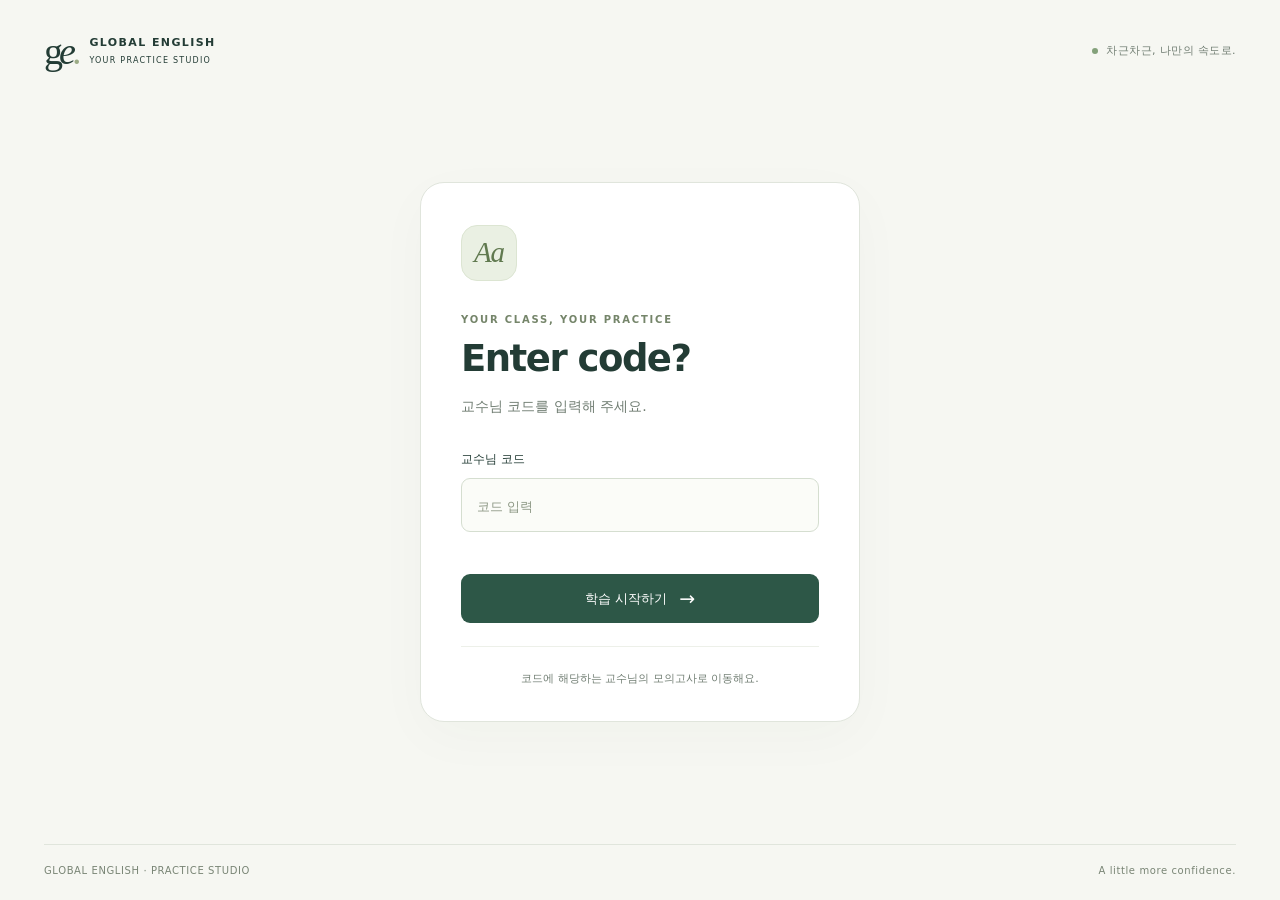
==== study.html @ 7db8d31d "Add YJY passage memorization with bilingual sentence and paragraph practice" ====
<!doctype html>
<html lang="ko">
<head>
  <meta charset="utf-8">
  <meta name="viewport" content="width=device-width, initial-scale=1">
  <meta name="theme-color" content="#274b40">
  <meta name="description" content="Global English II 중간시험 대비. 리딩·리스닝 10회분과 스피킹 연습.">
  <title>Global English · 모의고사</title>
  <link rel="icon" href="assets/favicon.svg" type="image/svg+xml">
  <link rel="stylesheet" href="styles.css">
</head>
<body>
  <a class="skip" href="#main">본문으로 이동</a>
  <div class="app-shell">
    <aside class="sidebar" aria-label="주 메뉴">
      <a class="brand" href="#home" aria-label="Global English 첫 화면">
        <span class="brand-icon" aria-hidden="true">g<span>e</span><i>.</i></span>
        <span>GLOBAL ENGLISH<small>YOUR PRACTICE STUDIO</small></span>
      </a>
      <div class="semester"><span class="status-dot"></span> <span id="semester-label">GLOBAL ENGLISH</span></div>
      <nav id="nav">
        <a href="#home" data-view="home"><span aria-hidden="true">▦</span> 모의고사 <b id="set-count">—</b></a>
        <a href="#memorize" data-view="memorize" hidden><span aria-hidden="true">Aa</span> 본문 암기</a>
        <a href="#wrong" data-view="wrong"><span aria-hidden="true">↺</span> 오답 노트 <b id="wrong-count">0</b></a>
        <a href="#speaking" data-view="speaking"><span aria-hidden="true">◉</span> 스피킹 연습</a>
        <a href="#guide" data-view="guide"><span aria-hidden="true">☷</span> 학습 안내</a>
      </nav>
      <div class="sidebar-note"><div class="mini-book" aria-hidden="true">Aa</div><strong>A little practice,<br>a little more confidence.</strong><p>한 회씩 풀고, 틀린 이유를 알아가요.</p></div>
      <div class="sidebar-bottom"><span class="status-dot"></span> 오프라인에서도 학습 가능<small>답안은 이 브라우저에 저장돼요.</small><button class="text-button" id="backup">학습 기록 내보내기 ↗</button></div>
    </aside>
    <div class="main-wrap">
      <header class="topbar"><span id="breadcrumb">My learning / 모의고사</span><span class="topbar-right"><span id="course-scope"></span><a class="professor-switch" href="index.html" aria-label="교수님 코드 변경"><span id="professor-label">—</span><span class="switch-caption">코드 변경 ↗</span></a></span></header>
      <main id="main" tabindex="-1"><div class="loading">학습 자료를 불러오는 중입니다…</div></main>
      <footer class="footer"><span>GLOBAL ENGLISH II</span><span>차근차근, 나만의 속도로.</span></footer>
    </div>
  </div>
  <div class="toast" id="toast" role="status" aria-live="polite"></div>
  <dialog id="modal"><div id="modal-body"></div></dialog>
  <input type="file" id="restore-file" accept="application/json,.json" hidden>
  <noscript><p>이 모의고사를 사용하려면 브라우저의 JavaScript를 켜 주세요.</p></noscript>
  <script src="courses.js"></script>
  <script src="professor-loader.js"></script>
</body>
</html>
---- styles.css ----
@charset "UTF-8";
@media(min-width:681px){.sidebar{overflow-y:auto}}
:root{--ink:#233c35;--body:#3f4b46;--muted:#79817b;--green:#2d5747;--green-dark:#1d3e32;--paper:#f6f7f2;--line:#e0e5dc;--white:#fff;--mint:#e9f0e5;--purple:#f0ebfa;--purple-ink:#79659d;--gold:#f5edda;--gold-ink:#97783a;--red:#af4a48;--red-bg:#fff0ed;--radius:16px;font-family:Inter,"Segoe UI","Malgun Gothic","Apple SD Gothic Neo",system-ui,sans-serif;color:var(--body);background:var(--paper);font-synthesis:none;line-height:1.55}
*{box-sizing:border-box}body{margin:0}button,input,select,textarea{font:inherit}button,a,input,select{ -webkit-tap-highlight-color:transparent}button{cursor:pointer}a{color:inherit;text-decoration:none}button:disabled{cursor:default;opacity:.45}button:focus-visible,a:focus-visible,input:focus-visible,select:focus-visible,summary:focus-visible{outline:3px solid #b58ade;outline-offset:4px}h1,h2,h3,h4,p{margin:0}button{border:0}button:not(.option){transition:background .16s,transform .16s}button:active:not(:disabled){transform:translateY(1px)}.skip{position:fixed;left:10px;top:-80px;padding:10px;background:#fff;z-index:100}.skip:focus{top:10px}.app-shell{display:flex;min-height:100vh}.sidebar{width:248px;position:fixed;inset:0 auto 0 0;padding:35px 24px 24px;border-right:1px solid var(--line);background:#fafbf7;display:flex;flex-direction:column;z-index:20}.brand{display:flex;align-items:center;gap:10px;color:var(--ink);font-size:11px;letter-spacing:1.4px;font-weight:800}.brand small{display:block;font-size:8px;letter-spacing:1.25px;font-weight:500;margin-top:4px}.brand-icon{font-family:Georgia,serif;font-size:36px;line-height:1;letter-spacing:-4px}.brand-icon span{font-style:italic}.brand-icon i{color:#9cac86;font-style:normal}.semester{margin:35px 0 25px;font-size:10px;letter-spacing:1.2px;font-weight:600;color:var(--muted)}.status-dot{width:6px;height:6px;display:inline-block;background:#83a17a;border-radius:100%;vertical-align:middle;margin-right:6px}nav{display:flex;flex-direction:column;gap:7px}nav a{display:flex;gap:12px;align-items:center;padding:13px 14px;border-radius:9px;font-size:13px;font-weight:600;color:#737b75}nav a>span{font-size:19px;line-height:1;width:19px;text-align:center}nav a:hover{background:#f0f3eb}nav a.active{background:#e8efdf;color:var(--green-dark)}nav b{margin-left:auto;font-size:10px;background:#fff9;padding:1px 7px;border-radius:5px;font-weight:500}.sidebar-note{margin-top:54px;padding:23px 14px 24px;border-top:1px solid var(--line);border-bottom:1px solid var(--line)}.mini-book{font:italic 24px Georgia,serif;color:#91a17e;margin-bottom:12px}.sidebar-note strong{font-family:Georgia,serif;font-weight:400;font-size:18px;line-height:1.5;color:#5c6c5d}.sidebar-note p{margin-top:12px;font-size:10px;color:var(--muted)}.sidebar-bottom{margin-top:auto;padding-top:30px;font-size:11px;color:#6d7b6f}.sidebar-bottom small{display:block;margin:6px 0 12px;font-size:10px;color:var(--muted)}.text-button{padding:0;background:transparent;color:var(--green);font-size:11px;text-decoration:underline;text-underline-offset:4px}.main-wrap{margin-left:248px;min-width:0;width:calc(100% - 248px)}.topbar{height:76px;border-bottom:1px solid var(--line);padding:0 48px;display:flex;align-items:center;justify-content:space-between;font-size:11px;color:var(--muted);background:#fafbf76b}.topbar-right{display:flex;align-items:center;gap:23px;letter-spacing:1.2px;font-size:10px}.avatar{display:inline-grid;place-items:center;border:1px solid #d6dfcc;width:33px;height:33px;border-radius:50%;color:#607351;font-size:10px;background:#eef2e7;font-weight:600}main{max-width:1450px;margin:auto;padding:40px 48px 50px;min-height:calc(100vh - 140px);outline:none}.footer{border-top:1px solid var(--line);margin:0 48px;padding:20px 0;display:flex;justify-content:space-between;font-size:9px;letter-spacing:1px;color:#92988e}.page-top{display:flex;align-items:flex-start;justify-content:space-between;gap:20px;margin-bottom:30px}.eyebrow{font-size:10px;letter-spacing:2px;font-weight:700;color:#8c967e;margin-bottom:11px;text-transform:uppercase}h1{color:var(--ink);font-size:29px;letter-spacing:-1.1px;line-height:1.4;font-weight:650}.subtitle{font-size:12px;color:var(--muted);margin-top:10px;line-height:1.8}.subtle-pill{flex-shrink:0;border:1px solid #d9e1d2;background:#f9fbf6;border-radius:30px;padding:7px 12px;font-size:10px;color:#6b8063;margin-top:9px;letter-spacing:.3px}.hero{border-radius:var(--radius);background:#e9efdf;min-height:172px;margin:30px 0 23px;display:flex;justify-content:space-between;align-items:center;overflow:hidden;position:relative;padding:28px 32px}.hero .eyebrow{color:#7a8b68;font-size:9px;margin-bottom:9px}.hero h2{font-size:22px;line-height:1.55;letter-spacing:-.7px;color:#314b3a;font-weight:600}.hero p{font-size:11px;color:#748169;margin-top:10px}.hero-art{width:210px;height:140px;position:relative;flex-shrink:0;margin:0 12px 0 20px}.art-page{position:absolute;right:35px;top:2px;transform:rotate(9deg);width:110px;height:140px;background:#fbfcf5;box-shadow:0 4px 14px #4251360c;border:1px solid #d7e0c9;border-radius:6px;padding:22px 14px}.art-page:before{content:'Aa';font-family:Georgia,serif;font-size:26px;color:#728465}.art-line{height:3px;background:#e3e9d8;margin:9px 0;width:100%;border-radius:4px}.art-line:last-child{width:60%}.art-circle{position:absolute;width:75px;height:75px;border-radius:50%;background:#c4d4ae;left:5px;bottom:3px;border:8px solid #dce5cc;display:grid;place-items:center;color:#557140;font-size:26px;font-family:Georgia,serif;font-style:italic}.art-star{position:absolute;color:#9eae86;font-size:32px;right:0;top:10px}.stats{display:grid;grid-template-columns:repeat(3,1fr);gap:15px;margin:0 0 32px}.stat{background:#fff;border:1px solid var(--line);border-radius:12px;padding:19px 22px;display:flex;align-items:center;gap:15px}.stat-icon{width:39px;height:39px;border-radius:11px;display:grid;place-items:center;font-size:17px;background:var(--mint);color:#6c8554}.stat:nth-child(2) .stat-icon{background:var(--purple);color:var(--purple-ink)}.stat:nth-child(3) .stat-icon{background:var(--gold);color:var(--gold-ink)}.stat-label{font-size:10px;color:var(--muted);margin-bottom:2px}.stat-value{font-size:22px;font-weight:650;letter-spacing:-.4px;color:var(--ink);line-height:1.4}.stat-value small{font-size:11px;color:#9ba397;font-weight:400;margin-left:5px}.section-heading{display:flex;align-items:center;justify-content:space-between;margin:27px 0 17px;gap:15px}.section-heading h2{font-size:16px;letter-spacing:-.4px;color:var(--ink);font-weight:650}.section-heading h2 span{font-size:10px;margin-left:10px;color:var(--muted);font-weight:400;letter-spacing:0}.filter-tabs{display:flex;background:#eaf0e4;border-radius:7px;padding:3px;gap:3px}.filter-tabs button{font-size:10px;background:transparent;padding:6px 12px;border-radius:5px;color:#77836b}.filter-tabs button.active{background:#fff;box-shadow:0 1px 4px #00000008;color:#3f5c3b}.exam-grid{display:grid;grid-template-columns:repeat(3,minmax(0,1fr));gap:17px}.exam-card{background:#fff;border:1px solid var(--line);padding:22px 22px 18px;border-radius:13px;position:relative}.exam-card:hover{border-color:#aabd9c}.card-top{display:flex;justify-content:space-between;align-items:center;margin-bottom:23px}.exam-number{font-family:Georgia,serif;font-size:27px;color:#b2bca7;font-weight:400;line-height:1}.level{font-size:9px;border-radius:5px;padding:3px 7px;background:#edf2e7;color:#748967;letter-spacing:.4px}.level.medium{background:var(--purple);color:var(--purple-ink)}.level.hard{background:var(--gold);color:var(--gold-ink)}.exam-card h3{font-size:16px;font-weight:650;letter-spacing:-.5px;color:var(--ink)}.card-desc{font-size:10px;color:var(--muted);margin-top:7px}.card-meta{display:flex;gap:9px;font-size:10px;color:#899180;margin:16px 0 19px}.card-meta span+span{border-left:1px solid var(--line);padding-left:9px}.btn{background:var(--green);color:#fff;padding:10px 17px;border-radius:8px;font-size:12px;font-weight:550;display:inline-flex;align-items:center;justify-content:center;gap:12px;min-height:40px}.btn:hover{background:var(--green-dark)}.btn.secondary{background:#f3f6ef;color:#5a6d50;border:1px solid #dce5d5}.btn.secondary:hover{background:#e6eddd}.btn.outline{background:#fff;color:var(--green);border:1px solid var(--line)}.btn.outline:hover{background:#f4f7f1}.btn.danger{color:#a9564e;background:#fff3ef;border:1px solid #f0d8d1}.btn.small{font-size:10px;padding:6px 11px;min-height:32px}.exam-card .primary-action{width:100%;justify-content:space-between;font-size:11px;padding:9px 13px;min-height:37px}.exam-card .primary-action .arrow{font-size:17px;font-weight:400}.card-sub-actions{display:flex;gap:8px;margin-top:9px}.card-sub-actions button{width:50%;font-size:10px;padding:6px;min-height:29px}.saved-label{position:absolute;top:64px;right:22px;font-size:9px;color:#8a947e}.notice{margin-top:22px;padding:14px 18px;background:#eeefe8;border:1px solid #e1e4d8;border-radius:9px;font-size:11px;color:#818674;line-height:1.8}.notice strong{color:#5e6c53;font-weight:600}.continue-banner{margin:0 0 20px;padding:17px 22px;background:#fff;border:1px solid #b5c7a7;border-radius:12px;display:flex;align-items:center;justify-content:space-between;gap:15px}.continue-banner p{font-size:12px;color:var(--green)}.continue-banner small{font-size:10px;color:var(--muted);display:block;margin-top:3px}.empty{padding:65px 20px;text-align:center;background:#fff;border:1px dashed #d6ddce;border-radius:15px}.empty .empty-icon{font-family:Georgia,serif;font-size:50px;color:#a9ba98;margin-bottom:12px}.empty h2{font-size:19px;margin-bottom:10px;color:var(--ink)}.empty p{font-size:12px;color:var(--muted);line-height:1.9;margin-bottom:22px}.back-link{font-size:11px;color:var(--muted);background:transparent;padding:0;margin-bottom:17px}.test-header{display:flex;justify-content:space-between;align-items:flex-end;margin-bottom:22px;gap:12px}.test-header h1{font-size:24px}.test-header .eyebrow{margin-bottom:4px}.test-status{text-align:right;font-size:11px;color:var(--muted)}.timer{display:block;font-variant-numeric:tabular-nums;font-size:24px;font-weight:500;color:var(--green);letter-spacing:1px}.test-progress{height:4px;border-radius:4px;background:#e3e9dc;margin:16px 0 24px;overflow:hidden}.test-progress>span{display:block;background:#96ae7c;height:100%;transition:width .2s}.test-layout{display:grid;grid-template-columns:minmax(0,1fr) 180px;gap:23px;align-items:start}.test-content{min-width:0}.test-reading{display:grid;grid-template-columns:minmax(0,1fr) minmax(0,1.1fr);gap:18px;align-items:start}.passage{border:1px solid var(--line);border-radius:13px;background:#fdfefa;padding:24px;position:sticky;top:20px}.panel-label{font-size:9px;letter-spacing:1.6px;font-weight:700;color:#8b9b7e;margin-bottom:12px}.passage h2{font-family:Georgia,serif;font-size:20px;line-height:1.4;color:var(--ink);font-weight:400;margin-bottom:18px}.passage-text{font-family:Georgia,"Times New Roman",serif;font-size:16px;line-height:1.9;white-space:pre-line;color:#4e5c4a}.source{font-size:10px;color:#8d9686;line-height:1.7;margin-top:18px;padding-top:12px;border-top:1px solid var(--line);overflow-wrap:anywhere}.question-card{background:#fff;border:1px solid var(--line);border-radius:13px;padding:23px;margin-bottom:16px;scroll-margin-top:20px}.question-card.review-wrong{border-color:#e8c4b9}.question-card.review-correct{border-color:#b8cfa7}.question-top{display:flex;justify-content:space-between;align-items:center;gap:10px;margin-bottom:17px}.q-label{font-size:10px;font-weight:700;color:#7b896d;letter-spacing:.8px}.flag-button{background:transparent;border:1px solid var(--line);border-radius:6px;color:#8c9487;font-size:10px;padding:4px 7px}.flag-button.flagged{background:#fff4d9;color:#94753a;border-color:#e2ce95}.question-stem{font-size:16px;line-height:1.75;color:#2b3c33;margin-bottom:21px;font-weight:500;white-space:pre-line}.question-stem.english{font-family:"Segoe UI",Arial,sans-serif}.options{display:flex;flex-direction:column;gap:10px}.option{display:flex;align-items:flex-start;gap:12px;text-align:left;width:100%;border:1px solid var(--line);background:#fff;border-radius:9px;padding:12px;color:#5b645a;font-size:13px;line-height:1.65;min-height:46px;transition:border-color .12s,background .12s;cursor:pointer}.option:hover:not(:disabled){border-color:#99b286;background:#fafcf7}.option .letter{display:inline-grid;place-items:center;border:1px solid #dce3d6;border-radius:5px;min-width:24px;height:25px;font-size:11px;flex-shrink:0;line-height:1.2;color:#8c9686;background:#fbfcf8}.option.selected{border-color:#87a773;background:#eef4e8;color:#344c2e}.option.selected .letter{background:var(--green);color:#fff;border-color:var(--green)}.option.correct{background:#eaf3e3;border-color:#93b57e;color:#36552d;opacity:1}.option.incorrect{background:var(--red-bg);border-color:#dbaba2;color:var(--red);opacity:1}.option:disabled{opacity:.7}.option.correct .letter{background:#5d8250;border-color:#5d8250;color:#fff}.option.incorrect .letter{background:#bc7166;border-color:#bc7166;color:#fff}.answer-marker{margin-left:auto;font-size:10px;white-space:nowrap;font-weight:600;align-self:center}.explanation{margin-top:21px;padding-top:20px;border-top:1px solid var(--line);font-size:12px;line-height:1.95;word-break:keep-all}.explanation h3{font-size:12px;color:var(--green);margin-bottom:8px}.explanation blockquote{font-family:Georgia,serif;margin:13px 0 0;padding:10px 13px;background:#f4f6ef;border-left:3px solid #bbcdaa;font-size:14px;color:#607054;white-space:pre-line}.explanation .result-line{font-size:11px;margin-bottom:12px;color:var(--muted)}.navigator{background:#fff;border:1px solid var(--line);border-radius:12px;padding:17px;position:sticky;top:20px}.navigator h3{font-size:11px;color:#627553;margin-bottom:12px}.number-grid{display:grid;grid-template-columns:repeat(5,1fr);gap:5px;margin-bottom:16px}.number-grid button{padding:0;height:26px;font-size:10px;border-radius:5px;background:#f3f5ef;color:#92998a;border:1px solid transparent;position:relative}.number-grid button.answered{background:#e1ecd8;color:#4a6540}.number-grid button.current{border-color:#4f7240;color:#35552c;font-weight:700}.number-grid button.flagged:after{content:'';position:absolute;right:2px;top:2px;width:4px;height:4px;background:#d6ac4d;border-radius:50%}.number-grid button.wrong{background:#f8e6e0;color:#a86454}.number-grid button.right{background:#dfead5;color:#4f773b}.nav-legend{font-size:9px;color:#8b9582;line-height:1.9;border-top:1px solid var(--line);padding-top:11px;margin-bottom:13px}.navigator .btn{width:100%;font-size:10px;margin-top:6px;padding:8px 4px;min-height:34px}.test-bottom{display:flex;justify-content:space-between;align-items:center;margin-top:20px;gap:12px}.test-bottom span{font-size:10px;color:var(--muted)}.audio-panel{background:#ecf1e5;border:1px solid #d9e2cf;border-radius:13px;padding:22px 25px;margin-bottom:19px}.audio-panel h2{font-size:17px;color:var(--ink);margin-bottom:6px;font-weight:550}.audio-panel p{font-size:11px;color:#758366;line-height:1.8}.audio-panel audio{width:100%;margin:15px 0 6px;height:40px}.audio-toolbar{display:flex;align-items:center;justify-content:space-between;gap:10px;margin-top:7px}.audio-toolbar select{background:#fff;border:1px solid #d0dcca;border-radius:5px;font-size:10px;padding:4px;color:#657951}.audio-toolbar button{font-size:10px;padding:5px 9px;border-radius:5px;color:#607d50;background:#dce8ce}.audio-error{color:#a45142;font-size:11px;padding:10px;background:#fff5eb;border-radius:8px;margin-top:8px}.transcript{margin-top:12px;border-top:1px solid #d2ddc7;padding-top:13px}.transcript summary{font-size:12px;cursor:pointer;color:#5d754c}.transcript p{margin-top:12px;color:#4b5c40;font-size:14px;white-space:pre-line;line-height:1.8}.part2-note{font-size:12px;color:var(--muted);margin-bottom:18px;line-height:1.8}.score-hero{background:#e8efdf;border:1px solid #dce6d0;border-radius:16px;padding:30px 36px;display:flex;align-items:center;gap:34px;margin:23px 0}.score-ring{width:120px;height:120px;flex-shrink:0;border-radius:100%;background:conic-gradient(var(--green) calc(var(--score) * 1%),#d2ddc4 0);padding:8px}.score-inner{background:#edf2e7;width:100%;height:100%;border-radius:100%;display:flex;align-items:center;justify-content:center;flex-direction:column}.score-inner b{font-size:31px;color:var(--green);font-weight:600;line-height:1.2}.score-inner small{font-size:10px;color:#80926d;margin-top:3px}.score-hero h2{font-size:22px;color:#395331;font-weight:550;margin-bottom:8px}.score-hero p{font-size:12px;color:#738565;line-height:1.9}.score-breakdown{display:flex;gap:16px;margin-top:14px;font-size:11px;color:#576e48}.score-breakdown>span{padding:5px 10px;background:#f6f9f1;border-radius:6px}.action-row{display:flex;gap:10px;flex-wrap:wrap;margin:18px 0}.review-list{display:flex;flex-direction:column;gap:8px}.review-row{display:flex;align-items:center;gap:14px;border:1px solid var(--line);background:#fff;padding:13px 17px;border-radius:9px;text-align:left;color:var(--body);width:100%}.review-row:hover{border-color:#afc49d}.result-icon{font-size:16px;color:#7b9f60;flex-shrink:0}.result-icon.bad{color:#bc7a68}.review-row .review-title{font-size:12px;line-height:1.7;flex:1;min-width:0}.review-row small{font-size:10px;color:#8d9687}.review-row>span:last-child{font-size:12px;color:#849275}.wrong-controls{display:flex;gap:8px;flex-wrap:wrap;margin-bottom:19px}.wrong-item{padding:20px;background:#fff;border:1px solid var(--line);border-radius:12px;margin-bottom:12px}.wrong-item .meta{font-size:10px;color:#939a8b;margin-bottom:10px}.wrong-item h3{font-size:14px;line-height:1.7;font-weight:500;color:var(--ink)}.wrong-item .action-row{margin:14px 0 0}.speaking-info{background:var(--purple);border:1px solid #e1d7ee;border-radius:12px;padding:20px 24px;font-size:12px;line-height:1.9;color:#7b6893;margin-bottom:25px}.speaking-grid{display:grid;grid-template-columns:1fr 1fr;gap:17px}.speaking-card{background:#fff;border:1px solid var(--line);border-radius:13px;padding:24px}.speaking-card h3{font-size:16px;color:var(--ink);margin:13px 0 11px;font-weight:550}.speaking-card p{font-size:12px;line-height:1.8;color:#78816f;min-height:65px}.speaking-card .btn{margin-top:17px;width:100%;justify-content:space-between;font-size:11px}.speaking-layout{display:grid;grid-template-columns:minmax(0,1fr) 240px;gap:24px}.speaking-prompt{padding:25px;background:#eeebf4;border:1px solid #e3dced;border-radius:14px;margin-bottom:20px}.speaking-prompt p{font-family:Georgia,serif;font-size:19px;line-height:1.7;color:#655775}.speech-panel{border:1px solid var(--line);border-radius:13px;background:#fff;padding:27px;margin-bottom:17px}.speech-panel h2{font-size:16px;font-weight:550;color:var(--ink);margin-bottom:16px}.speech-script{font-family:Georgia,serif;font-size:18px;line-height:1.95;color:#4f5d48;white-space:pre-line}.speech-korean{font-size:12px;line-height:1.95;color:#7f8778;margin-top:18px;padding-top:17px;border-top:1px solid var(--line);white-space:pre-line}.speech-keywords{display:flex;flex-wrap:wrap;gap:7px;margin:12px 0}.speech-keywords span{font-size:10px;background:#eaf0e3;color:#6d815b;padding:4px 9px;border-radius:5px}.speech-timer-panel{background:#fff;border:1px solid var(--line);border-radius:13px;padding:24px;text-align:center;position:sticky;top:20px}.speech-timer-panel .timer-big{font-size:51px;color:#6b5a82;font-weight:400;letter-spacing:2px;font-variant-numeric:tabular-nums;margin:19px 0}.speech-timer-panel p{font-size:11px;line-height:1.8;color:var(--muted)}.speech-timer-panel .btn{width:100%;margin:7px 0 0}.rubric{text-align:left;font-size:11px;line-height:2;color:#7f8c73;border-top:1px solid var(--line);padding-top:17px;margin-top:22px}.rubric b{display:block;color:#5f7153;font-weight:600}.outline-list{padding-left:21px;font-size:12px;line-height:2;color:#66785b}.official-list details{border:1px solid var(--line);background:#fff;border-radius:9px;padding:16px;margin:8px 0}.official-list summary{font-size:12px;color:#617452;cursor:pointer}.official-list p{font-size:13px;color:#798670;line-height:1.8;margin-top:13px}.guide-grid{display:grid;grid-template-columns:1fr 1fr;gap:18px}.guide-card{border:1px solid var(--line);background:#fff;border-radius:13px;padding:25px;font-size:12px;line-height:1.95;color:#7d8774}.guide-card h2{font-size:16px;color:var(--ink);margin-bottom:13px;font-weight:550}.guide-card ul,.guide-card ol{padding-left:18px;margin:10px 0 0}.guide-card li{margin:7px 0}.guide-card strong{color:#5e7352;font-weight:550}.guide-card code{font-size:11px;background:#f0f3e9;padding:2px 4px;border-radius:3px;overflow-wrap:anywhere}.guide-card a{text-decoration:underline;color:var(--green)}.guide-card.wide{grid-column:1/-1}.source-table{width:100%;border-collapse:collapse;font-size:11px;margin-top:12px}.source-table td,.source-table th{text-align:left;border-bottom:1px solid var(--line);padding:10px 9px;vertical-align:top}.source-table th{color:#657954;font-weight:550;background:#f7f9f3}.source-table td{overflow-wrap:anywhere}.toast{position:fixed;bottom:26px;left:50%;transform:translate(-50%,20px);background:#2b4438;color:#f7fbf2;padding:12px 23px;border-radius:10px;font-size:12px;opacity:0;pointer-events:none;transition:.2s;z-index:80;box-shadow:0 6px 25px #23352622;max-width:calc(100vw - 30px);text-align:center}.toast.show{opacity:1;transform:translate(-50%,0)}dialog{max-width:440px;width:calc(100% - 32px);padding:30px;border:1px solid var(--line);border-radius:16px;color:var(--body);box-shadow:0 25px 80px #0003}dialog::backdrop{background:#23372c66;backdrop-filter:blur(3px)}dialog h2{font-size:20px;color:var(--ink);margin-bottom:12px}dialog p{font-size:12px;color:#7c8672;line-height:1.9}dialog .action-row{justify-content:flex-end;margin:23px 0 0}.loading{padding:80px;text-align:center;color:var(--muted)}.storage-warning{padding:14px;background:#fff1de;color:#8d6b36;font-size:12px;line-height:1.8;border-radius:10px;margin-bottom:16px}[hidden]{display:none!important}
@media(min-width:1650px){.exam-grid{grid-template-columns:repeat(4,minmax(0,1fr))}}
@media(max-width:1250px){.sidebar{width:210px;padding:30px 19px}.main-wrap{margin-left:210px;width:calc(100% - 210px)}main{padding:32px}.topbar{padding:0 32px}.footer{margin:0 32px}.exam-grid{gap:13px}.exam-card{padding:20px 16px}.test-layout{grid-template-columns:minmax(0,1fr) 155px;gap:17px}.navigator{padding:12px}.test-reading{grid-template-columns:1fr}.passage{position:static}.passage-text{font-size:16px}.speaking-layout{grid-template-columns:minmax(0,1fr) 210px}.stat{padding:17px;gap:11px}}
@media(max-width:950px){.sidebar{width:180px;padding:26px 14px}.brand{font-size:9px;letter-spacing:1px;gap:8px}.brand small{font-size:6.8px;letter-spacing:.9px}.brand-icon{font-size:30px}.semester{font-size:8px;letter-spacing:1px}nav a{font-size:12px;padding:12px 10px;gap:9px}.main-wrap{margin-left:180px;width:calc(100% - 180px)}main{padding:28px}.topbar{padding:0 28px}.exam-grid{grid-template-columns:repeat(2,minmax(0,1fr))}.hero{padding:24px}.hero-art{width:150px;margin-right:0}.hero h2{font-size:20px}.stat{padding:15px}.stat-icon{display:none}.stats{gap:10px}.section-heading h2 span{display:none}.speaking-layout{grid-template-columns:1fr}.speech-timer-panel{position:static}.speech-timer-panel .timer-big{font-size:40px;margin:12px 0}.speech-timer-panel .btn{max-width:200px}.rubric{text-align:center}.guide-grid{grid-template-columns:1fr}.guide-card.wide{grid-column:auto}.sidebar-note{margin-top:30px;padding:20px 9px}.sidebar-note strong{font-size:16px}.sidebar-note p{font-size:9px}.speaking-grid{grid-template-columns:1fr}}
@media(max-width:680px){.app-shell{display:block}.sidebar{position:static;width:100%;padding:17px 20px 10px;border-right:0;border-bottom:1px solid var(--line);display:block}.brand{font-size:10px;width:max-content}.brand small{font-size:7px}.brand-icon{font-size:32px}.semester{position:absolute;right:20px;top:25px;margin:0;font-size:8px}.sidebar-note,.sidebar-bottom{display:none}nav{flex-direction:row;gap:5px;margin-top:17px;overflow:auto}nav a{white-space:nowrap;padding:8px;font-size:11px;gap:5px}nav a>span{font-size:15px;width:15px}nav b{display:none}.main-wrap{margin-left:0;width:100%}.topbar{height:49px;padding:0 20px;font-size:10px}.topbar-right{font-size:8px;gap:12px}.avatar{width:26px;height:26px;font-size:9px}main{padding:26px 20px 35px}.footer{margin:0 20px;font-size:8px}.page-top{margin-bottom:23px;gap:7px}h1{font-size:24px;letter-spacing:-1px}.subtitle{font-size:11px}.subtle-pill{font-size:8px;padding:5px 8px}.hero{padding:23px;min-height:154px;margin:22px 0 16px}.hero h2{font-size:18px}.hero p{font-size:10px;max-width:190px}.hero-art{width:90px;height:110px;margin-left:5px;opacity:.85}.art-page{width:77px;height:110px;right:0;top:0;padding:12px}.art-page:before{font-size:23px}.art-circle{height:48px;width:48px;left:-12px;bottom:0;border-width:5px;font-size:19px}.art-star{right:-10px;font-size:24px}.stats{gap:8px;margin-bottom:26px}.stat{padding:13px 12px;border-radius:10px}.stat-label{font-size:9px}.stat-value{font-size:20px}.stat-value small{font-size:9px;margin-left:3px}.section-heading{margin-top:25px}.section-heading h2{font-size:15px}.filter-tabs button{padding:5px 8px;font-size:9px}.exam-grid{gap:12px}.exam-card{padding:17px 14px}.card-top{margin-bottom:20px}.exam-number{font-size:25px}.level{font-size:8px;padding:2px 5px}.exam-card h3{font-size:14px}.card-desc{font-size:9px}.card-meta{font-size:9px;gap:5px;margin:13px 0}.card-meta span+span{padding-left:5px}.exam-card .primary-action{font-size:10px;padding:7px 10px}.card-sub-actions{gap:5px}.card-sub-actions button{font-size:9px}.saved-label{right:14px;top:53px;font-size:8px}.notice{font-size:10px;padding:12px 14px}.test-layout{display:flex;flex-direction:column-reverse;gap:16px}.test-content{width:100%}.navigator{position:static;width:100%;padding:14px}.navigator h3{margin-bottom:6px;font-size:10px}.number-grid{grid-template-columns:repeat(15,1fr);gap:4px;margin-bottom:8px}.number-grid button{font-size:9px;height:22px}.navigator .nav-legend{display:none}.navigator .btn{width:auto;padding:7px 14px;margin-right:6px;margin-top:3px}.test-header{margin-bottom:15px;align-items:center}.test-header h1{font-size:20px}.timer{font-size:21px}.test-status{font-size:9px}.test-progress{margin:15px 0}.question-card{padding:21px}.question-stem{font-size:15px}.passage{padding:21px}.test-bottom .btn{padding:9px 12px;font-size:11px}.test-bottom span{font-size:9px}.score-hero{padding:23px;gap:20px}.score-ring{width:94px;height:94px;padding:6px}.score-inner b{font-size:26px}.score-hero h2{font-size:18px}.score-hero p{font-size:10px}.score-breakdown{flex-wrap:wrap;gap:6px;font-size:9px}.score-breakdown>span{padding:4px 7px}.guide-card{padding:21px}.speaking-card{padding:22px}.speech-panel{padding:22px}.speech-script{font-size:17px}.speaking-prompt p{font-size:17px}.continue-banner{padding:14px;gap:10px}.continue-banner p{font-size:11px}.continue-banner .btn{font-size:10px;padding:9px 12px;white-space:nowrap}}
@media(prefers-reduced-motion:reduce){*,*:before,*:after{scroll-behavior:auto!important;transition:none!important;animation:none!important}}
.professor-switch{display:inline-flex;align-items:center;gap:10px;padding:7px 11px;background:#eef2e7;border:1px solid #d6dfcc;border-radius:8px;color:var(--green);white-space:nowrap}.professor-switch:hover{background:#e2ebd8}#professor-label{font-size:11px;font-weight:750;letter-spacing:1.1px}.switch-caption{font-size:9px;letter-spacing:0;font-weight:400;color:#748566}@media(max-width:680px){.professor-switch{gap:6px;padding:5px 8px}#professor-label{font-size:10px}.switch-caption{font-size:8px}#course-scope{font-size:8px}}
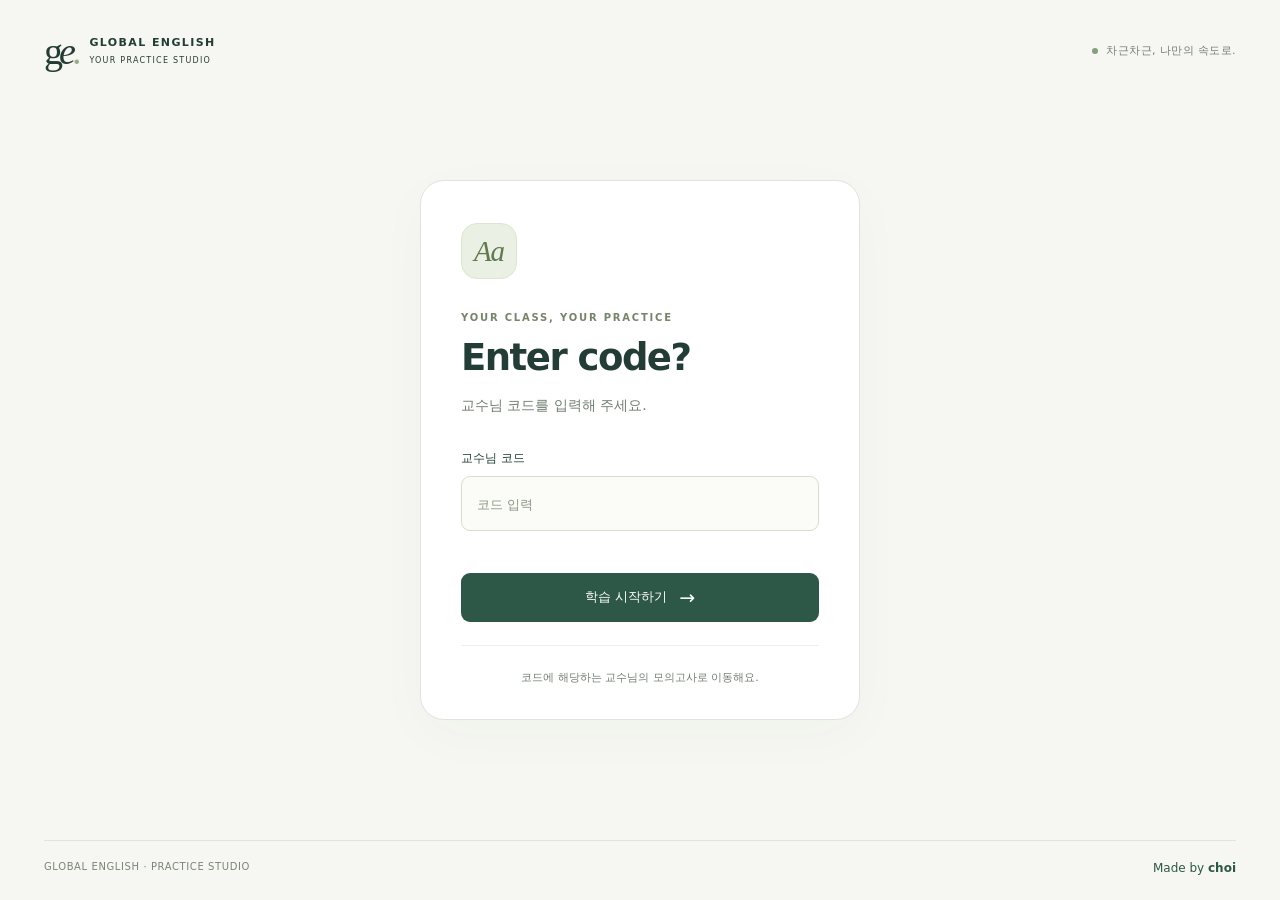
==== commit 81162959: "Credit choi on the entry page" ====
--- a/study.html
+++ b/study.html
@@ -2,12 +2,13 @@
 <html lang="ko">
 <head>
   <meta charset="utf-8">
+  <meta name="app-release" content="20261019-choi-1">
   <meta name="viewport" content="width=device-width, initial-scale=1">
   <meta name="theme-color" content="#274b40">
   <meta name="description" content="Global English II 중간시험 대비. 리딩·리스닝 10회분과 스피킹 연습.">
   <title>Global English · 모의고사</title>
   <link rel="icon" href="assets/favicon.svg" type="image/svg+xml">
-  <link rel="stylesheet" href="styles.css">
+  <link rel="stylesheet" href="styles.css?v=20261019-choi-1">
 </head>
 <body>
   <a class="skip" href="#main">본문으로 이동</a>
@@ -23,6 +24,7 @@
         <a href="#memorize" data-view="memorize" hidden><span aria-hidden="true">Aa</span> 본문 암기</a>
         <a href="#wrong" data-view="wrong"><span aria-hidden="true">↺</span> 오답 노트 <b id="wrong-count">0</b></a>
         <a href="#speaking" data-view="speaking"><span aria-hidden="true">◉</span> 스피킹 연습</a>
+        <a href="#writing" data-view="writing" hidden><span aria-hidden="true">✎</span> 자기소개서 연습</a>
         <a href="#guide" data-view="guide"><span aria-hidden="true">☷</span> 학습 안내</a>
       </nav>
       <div class="sidebar-note"><div class="mini-book" aria-hidden="true">Aa</div><strong>A little practice,<br>a little more confidence.</strong><p>한 회씩 풀고, 틀린 이유를 알아가요.</p></div>
@@ -38,7 +40,7 @@
   <dialog id="modal"><div id="modal-body"></div></dialog>
   <input type="file" id="restore-file" accept="application/json,.json" hidden>
   <noscript><p>이 모의고사를 사용하려면 브라우저의 JavaScript를 켜 주세요.</p></noscript>
-  <script src="courses.js"></script>
-  <script src="professor-loader.js"></script>
+  <script src="courses.js?v=20261019-choi-1"></script>
+  <script src="professor-loader.js?v=20261019-choi-1"></script>
 </body>
 </html>
--- a/styles.css
+++ b/styles.css
@@ -1,10 +1,11 @@
 @charset "UTF-8";
+.writing-layout{display:grid;grid-template-columns:minmax(0,1.3fr) minmax(280px,1fr);gap:24px}.writing-prompt{font-size:13px;line-height:1.9;color:var(--muted);margin:12px 0}.writing-section label{display:block;color:var(--green);font-size:12px;margin:20px 0 9px}.writing-section textarea{width:100%;resize:vertical;min-height:145px;border:1px solid var(--line);border-radius:8px;background:#fcfdf9;padding:15px;font-size:15px;line-height:1.8;color:var(--ink)}.writing-section small{display:block;color:var(--muted);font-size:10px;margin-top:7px}.writing-model,.writing-starters{font-size:12px;border-top:1px solid var(--line);padding-top:14px;margin-top:15px}.writing-model summary,.writing-starters summary{cursor:pointer;color:var(--green);font-weight:600}.writing-model h3{font-size:12px;margin:20px 0 7px}.writing-model p{font-size:13px;line-height:1.9}.writing-model .speech-korean{font-size:12px;padding:12px;margin:10px 0}.writing-starters p{padding:8px 0;line-height:1.8}.supplement-card h3{line-height:1.6}.supplement-grid{margin-top:16px}@media(max-width:1000px){.writing-layout{grid-template-columns:1fr}}
 @media(min-width:681px){.sidebar{overflow-y:auto}}
 :root{--ink:#233c35;--body:#3f4b46;--muted:#79817b;--green:#2d5747;--green-dark:#1d3e32;--paper:#f6f7f2;--line:#e0e5dc;--white:#fff;--mint:#e9f0e5;--purple:#f0ebfa;--purple-ink:#79659d;--gold:#f5edda;--gold-ink:#97783a;--red:#af4a48;--red-bg:#fff0ed;--radius:16px;font-family:Inter,"Segoe UI","Malgun Gothic","Apple SD Gothic Neo",system-ui,sans-serif;color:var(--body);background:var(--paper);font-synthesis:none;line-height:1.55}
 *{box-sizing:border-box}body{margin:0}button,input,select,textarea{font:inherit}button,a,input,select{ -webkit-tap-highlight-color:transparent}button{cursor:pointer}a{color:inherit;text-decoration:none}button:disabled{cursor:default;opacity:.45}button:focus-visible,a:focus-visible,input:focus-visible,select:focus-visible,summary:focus-visible{outline:3px solid #b58ade;outline-offset:4px}h1,h2,h3,h4,p{margin:0}button{border:0}button:not(.option){transition:background .16s,transform .16s}button:active:not(:disabled){transform:translateY(1px)}.skip{position:fixed;left:10px;top:-80px;padding:10px;background:#fff;z-index:100}.skip:focus{top:10px}.app-shell{display:flex;min-height:100vh}.sidebar{width:248px;position:fixed;inset:0 auto 0 0;padding:35px 24px 24px;border-right:1px solid var(--line);background:#fafbf7;display:flex;flex-direction:column;z-index:20}.brand{display:flex;align-items:center;gap:10px;color:var(--ink);font-size:11px;letter-spacing:1.4px;font-weight:800}.brand small{display:block;font-size:8px;letter-spacing:1.25px;font-weight:500;margin-top:4px}.brand-icon{font-family:Georgia,serif;font-size:36px;line-height:1;letter-spacing:-4px}.brand-icon span{font-style:italic}.brand-icon i{color:#9cac86;font-style:normal}.semester{margin:35px 0 25px;font-size:10px;letter-spacing:1.2px;font-weight:600;color:var(--muted)}.status-dot{width:6px;height:6px;display:inline-block;background:#83a17a;border-radius:100%;vertical-align:middle;margin-right:6px}nav{display:flex;flex-direction:column;gap:7px}nav a{display:flex;gap:12px;align-items:center;padding:13px 14px;border-radius:9px;font-size:13px;font-weight:600;color:#737b75}nav a>span{font-size:19px;line-height:1;width:19px;text-align:center}nav a:hover{background:#f0f3eb}nav a.active{background:#e8efdf;color:var(--green-dark)}nav b{margin-left:auto;font-size:10px;background:#fff9;padding:1px 7px;border-radius:5px;font-weight:500}.sidebar-note{margin-top:54px;padding:23px 14px 24px;border-top:1px solid var(--line);border-bottom:1px solid var(--line)}.mini-book{font:italic 24px Georgia,serif;color:#91a17e;margin-bottom:12px}.sidebar-note strong{font-family:Georgia,serif;font-weight:400;font-size:18px;line-height:1.5;color:#5c6c5d}.sidebar-note p{margin-top:12px;font-size:10px;color:var(--muted)}.sidebar-bottom{margin-top:auto;padding-top:30px;font-size:11px;color:#6d7b6f}.sidebar-bottom small{display:block;margin:6px 0 12px;font-size:10px;color:var(--muted)}.text-button{padding:0;background:transparent;color:var(--green);font-size:11px;text-decoration:underline;text-underline-offset:4px}.main-wrap{margin-left:248px;min-width:0;width:calc(100% - 248px)}.topbar{height:76px;border-bottom:1px solid var(--line);padding:0 48px;display:flex;align-items:center;justify-content:space-between;font-size:11px;color:var(--muted);background:#fafbf76b}.topbar-right{display:flex;align-items:center;gap:23px;letter-spacing:1.2px;font-size:10px}.avatar{display:inline-grid;place-items:center;border:1px solid #d6dfcc;width:33px;height:33px;border-radius:50%;color:#607351;font-size:10px;background:#eef2e7;font-weight:600}main{max-width:1450px;margin:auto;padding:40px 48px 50px;min-height:calc(100vh - 140px);outline:none}.footer{border-top:1px solid var(--line);margin:0 48px;padding:20px 0;display:flex;justify-content:space-between;font-size:9px;letter-spacing:1px;color:#92988e}.page-top{display:flex;align-items:flex-start;justify-content:space-between;gap:20px;margin-bottom:30px}.eyebrow{font-size:10px;letter-spacing:2px;font-weight:700;color:#8c967e;margin-bottom:11px;text-transform:uppercase}h1{color:var(--ink);font-size:29px;letter-spacing:-1.1px;line-height:1.4;font-weight:650}.subtitle{font-size:12px;color:var(--muted);margin-top:10px;line-height:1.8}.subtle-pill{flex-shrink:0;border:1px solid #d9e1d2;background:#f9fbf6;border-radius:30px;padding:7px 12px;font-size:10px;color:#6b8063;margin-top:9px;letter-spacing:.3px}.hero{border-radius:var(--radius);background:#e9efdf;min-height:172px;margin:30px 0 23px;display:flex;justify-content:space-between;align-items:center;overflow:hidden;position:relative;padding:28px 32px}.hero .eyebrow{color:#7a8b68;font-size:9px;margin-bottom:9px}.hero h2{font-size:22px;line-height:1.55;letter-spacing:-.7px;color:#314b3a;font-weight:600}.hero p{font-size:11px;color:#748169;margin-top:10px}.hero-art{width:210px;height:140px;position:relative;flex-shrink:0;margin:0 12px 0 20px}.art-page{position:absolute;right:35px;top:2px;transform:rotate(9deg);width:110px;height:140px;background:#fbfcf5;box-shadow:0 4px 14px #4251360c;border:1px solid #d7e0c9;border-radius:6px;padding:22px 14px}.art-page:before{content:'Aa';font-family:Georgia,serif;font-size:26px;color:#728465}.art-line{height:3px;background:#e3e9d8;margin:9px 0;width:100%;border-radius:4px}.art-line:last-child{width:60%}.art-circle{position:absolute;width:75px;height:75px;border-radius:50%;background:#c4d4ae;left:5px;bottom:3px;border:8px solid #dce5cc;display:grid;place-items:center;color:#557140;font-size:26px;font-family:Georgia,serif;font-style:italic}.art-star{position:absolute;color:#9eae86;font-size:32px;right:0;top:10px}.stats{display:grid;grid-template-columns:repeat(3,1fr);gap:15px;margin:0 0 32px}.stat{background:#fff;border:1px solid var(--line);border-radius:12px;padding:19px 22px;display:flex;align-items:center;gap:15px}.stat-icon{width:39px;height:39px;border-radius:11px;display:grid;place-items:center;font-size:17px;background:var(--mint);color:#6c8554}.stat:nth-child(2) .stat-icon{background:var(--purple);color:var(--purple-ink)}.stat:nth-child(3) .stat-icon{background:var(--gold);color:var(--gold-ink)}.stat-label{font-size:10px;color:var(--muted);margin-bottom:2px}.stat-value{font-size:22px;font-weight:650;letter-spacing:-.4px;color:var(--ink);line-height:1.4}.stat-value small{font-size:11px;color:#9ba397;font-weight:400;margin-left:5px}.section-heading{display:flex;align-items:center;justify-content:space-between;margin:27px 0 17px;gap:15px}.section-heading h2{font-size:16px;letter-spacing:-.4px;color:var(--ink);font-weight:650}.section-heading h2 span{font-size:10px;margin-left:10px;color:var(--muted);font-weight:400;letter-spacing:0}.filter-tabs{display:flex;background:#eaf0e4;border-radius:7px;padding:3px;gap:3px}.filter-tabs button{font-size:10px;background:transparent;padding:6px 12px;border-radius:5px;color:#77836b}.filter-tabs button.active{background:#fff;box-shadow:0 1px 4px #00000008;color:#3f5c3b}.exam-grid{display:grid;grid-template-columns:repeat(3,minmax(0,1fr));gap:17px}.exam-card{background:#fff;border:1px solid var(--line);padding:22px 22px 18px;border-radius:13px;position:relative}.exam-card:hover{border-color:#aabd9c}.card-top{display:flex;justify-content:space-between;align-items:center;margin-bottom:23px}.exam-number{font-family:Georgia,serif;font-size:27px;color:#b2bca7;font-weight:400;line-height:1}.level{font-size:9px;border-radius:5px;padding:3px 7px;background:#edf2e7;color:#748967;letter-spacing:.4px}.level.medium{background:var(--purple);color:var(--purple-ink)}.level.hard{background:var(--gold);color:var(--gold-ink)}.exam-card h3{font-size:16px;font-weight:650;letter-spacing:-.5px;color:var(--ink)}.card-desc{font-size:10px;color:var(--muted);margin-top:7px}.card-meta{display:flex;gap:9px;font-size:10px;color:#899180;margin:16px 0 19px}.card-meta span+span{border-left:1px solid var(--line);padding-left:9px}.btn{background:var(--green);color:#fff;padding:10px 17px;border-radius:8px;font-size:12px;font-weight:550;display:inline-flex;align-items:center;justify-content:center;gap:12px;min-height:40px}.btn:hover{background:var(--green-dark)}.btn.secondary{background:#f3f6ef;color:#5a6d50;border:1px solid #dce5d5}.btn.secondary:hover{background:#e6eddd}.btn.outline{background:#fff;color:var(--green);border:1px solid var(--line)}.btn.outline:hover{background:#f4f7f1}.btn.danger{color:#a9564e;background:#fff3ef;border:1px solid #f0d8d1}.btn.small{font-size:10px;padding:6px 11px;min-height:32px}.exam-card .primary-action{width:100%;justify-content:space-between;font-size:11px;padding:9px 13px;min-height:37px}.exam-card .primary-action .arrow{font-size:17px;font-weight:400}.card-sub-actions{display:flex;gap:8px;margin-top:9px}.card-sub-actions button{width:50%;font-size:10px;padding:6px;min-height:29px}.saved-label{position:absolute;top:64px;right:22px;font-size:9px;color:#8a947e}.notice{margin-top:22px;padding:14px 18px;background:#eeefe8;border:1px solid #e1e4d8;border-radius:9px;font-size:11px;color:#818674;line-height:1.8}.notice strong{color:#5e6c53;font-weight:600}.continue-banner{margin:0 0 20px;padding:17px 22px;background:#fff;border:1px solid #b5c7a7;border-radius:12px;display:flex;align-items:center;justify-content:space-between;gap:15px}.continue-banner p{font-size:12px;color:var(--green)}.continue-banner small{font-size:10px;color:var(--muted);display:block;margin-top:3px}.empty{padding:65px 20px;text-align:center;background:#fff;border:1px dashed #d6ddce;border-radius:15px}.empty .empty-icon{font-family:Georgia,serif;font-size:50px;color:#a9ba98;margin-bottom:12px}.empty h2{font-size:19px;margin-bottom:10px;color:var(--ink)}.empty p{font-size:12px;color:var(--muted);line-height:1.9;margin-bottom:22px}.back-link{font-size:11px;color:var(--muted);background:transparent;padding:0;margin-bottom:17px}.test-header{display:flex;justify-content:space-between;align-items:flex-end;margin-bottom:22px;gap:12px}.test-header h1{font-size:24px}.test-header .eyebrow{margin-bottom:4px}.test-status{text-align:right;font-size:11px;color:var(--muted)}.timer{display:block;font-variant-numeric:tabular-nums;font-size:24px;font-weight:500;color:var(--green);letter-spacing:1px}.test-progress{height:4px;border-radius:4px;background:#e3e9dc;margin:16px 0 24px;overflow:hidden}.test-progress>span{display:block;background:#96ae7c;height:100%;transition:width .2s}.test-layout{display:grid;grid-template-columns:minmax(0,1fr) 180px;gap:23px;align-items:start}.test-content{min-width:0}.test-reading{display:grid;grid-template-columns:minmax(0,1fr) minmax(0,1.1fr);gap:18px;align-items:start}.passage{border:1px solid var(--line);border-radius:13px;background:#fdfefa;padding:24px;position:sticky;top:20px}.panel-label{font-size:9px;letter-spacing:1.6px;font-weight:700;color:#8b9b7e;margin-bottom:12px}.passage h2{font-family:Georgia,serif;font-size:20px;line-height:1.4;color:var(--ink);font-weight:400;margin-bottom:18px}.passage-text{font-family:Georgia,"Times New Roman",serif;font-size:16px;line-height:1.9;white-space:pre-line;color:#4e5c4a}.source{font-size:10px;color:#8d9686;line-height:1.7;margin-top:18px;padding-top:12px;border-top:1px solid var(--line);overflow-wrap:anywhere}.question-card{background:#fff;border:1px solid var(--line);border-radius:13px;padding:23px;margin-bottom:16px;scroll-margin-top:20px}.question-card.review-wrong{border-color:#e8c4b9}.question-card.review-correct{border-color:#b8cfa7}.question-top{display:flex;justify-content:space-between;align-items:center;gap:10px;margin-bottom:17px}.q-label{font-size:10px;font-weight:700;color:#7b896d;letter-spacing:.8px}.flag-button{background:transparent;border:1px solid var(--line);border-radius:6px;color:#8c9487;font-size:10px;padding:4px 7px}.flag-button.flagged{background:#fff4d9;color:#94753a;border-color:#e2ce95}.question-stem{font-size:16px;line-height:1.75;color:#2b3c33;margin-bottom:21px;font-weight:500;white-space:pre-line}.question-stem.english{font-family:"Segoe UI",Arial,sans-serif}.options{display:flex;flex-direction:column;gap:10px}.option{display:flex;align-items:flex-start;gap:12px;text-align:left;width:100%;border:1px solid var(--line);background:#fff;border-radius:9px;padding:12px;color:#5b645a;font-size:13px;line-height:1.65;min-height:46px;transition:border-color .12s,background .12s;cursor:pointer}.option:hover:not(:disabled){border-color:#99b286;background:#fafcf7}.option .letter{display:inline-grid;place-items:center;border:1px solid #dce3d6;border-radius:5px;min-width:24px;height:25px;font-size:11px;flex-shrink:0;line-height:1.2;color:#8c9686;background:#fbfcf8}.option.selected{border-color:#87a773;background:#eef4e8;color:#344c2e}.option.selected .letter{background:var(--green);color:#fff;border-color:var(--green)}.option.correct{background:#eaf3e3;border-color:#93b57e;color:#36552d;opacity:1}.option.incorrect{background:var(--red-bg);border-color:#dbaba2;color:var(--red);opacity:1}.option:disabled{opacity:.7}.option.correct .letter{background:#5d8250;border-color:#5d8250;color:#fff}.option.incorrect .letter{background:#bc7166;border-color:#bc7166;color:#fff}.answer-marker{margin-left:auto;font-size:10px;white-space:nowrap;font-weight:600;align-self:center}.explanation{margin-top:21px;padding-top:20px;border-top:1px solid var(--line);font-size:12px;line-height:1.95;word-break:keep-all}.explanation h3{font-size:12px;color:var(--green);margin-bottom:8px}.explanation blockquote{font-family:Georgia,serif;margin:13px 0 0;padding:10px 13px;background:#f4f6ef;border-left:3px solid #bbcdaa;font-size:14px;color:#607054;white-space:pre-line}.explanation .result-line{font-size:11px;margin-bottom:12px;color:var(--muted)}.navigator{background:#fff;border:1px solid var(--line);border-radius:12px;padding:17px;position:sticky;top:20px}.navigator h3{font-size:11px;color:#627553;margin-bottom:12px}.number-grid{display:grid;grid-template-columns:repeat(5,1fr);gap:5px;margin-bottom:16px}.number-grid button{padding:0;height:26px;font-size:10px;border-radius:5px;background:#f3f5ef;color:#92998a;border:1px solid transparent;position:relative}.number-grid button.answered{background:#e1ecd8;color:#4a6540}.number-grid button.current{border-color:#4f7240;color:#35552c;font-weight:700}.number-grid button.flagged:after{content:'';position:absolute;right:2px;top:2px;width:4px;height:4px;background:#d6ac4d;border-radius:50%}.number-grid button.wrong{background:#f8e6e0;color:#a86454}.number-grid button.right{background:#dfead5;color:#4f773b}.nav-legend{font-size:9px;color:#8b9582;line-height:1.9;border-top:1px solid var(--line);padding-top:11px;margin-bottom:13px}.navigator .btn{width:100%;font-size:10px;margin-top:6px;padding:8px 4px;min-height:34px}.test-bottom{display:flex;justify-content:space-between;align-items:center;margin-top:20px;gap:12px}.test-bottom span{font-size:10px;color:var(--muted)}.audio-panel{background:#ecf1e5;border:1px solid #d9e2cf;border-radius:13px;padding:22px 25px;margin-bottom:19px}.audio-panel h2{font-size:17px;color:var(--ink);margin-bottom:6px;font-weight:550}.audio-panel p{font-size:11px;color:#758366;line-height:1.8}.audio-panel audio{width:100%;margin:15px 0 6px;height:40px}.audio-toolbar{display:flex;align-items:center;justify-content:space-between;gap:10px;margin-top:7px}.audio-toolbar select{background:#fff;border:1px solid #d0dcca;border-radius:5px;font-size:10px;padding:4px;color:#657951}.audio-toolbar button{font-size:10px;padding:5px 9px;border-radius:5px;color:#607d50;background:#dce8ce}.audio-error{color:#a45142;font-size:11px;padding:10px;background:#fff5eb;border-radius:8px;margin-top:8px}.transcript{margin-top:12px;border-top:1px solid #d2ddc7;padding-top:13px}.transcript summary{font-size:12px;cursor:pointer;color:#5d754c}.transcript p{margin-top:12px;color:#4b5c40;font-size:14px;white-space:pre-line;line-height:1.8}.part2-note{font-size:12px;color:var(--muted);margin-bottom:18px;line-height:1.8}.score-hero{background:#e8efdf;border:1px solid #dce6d0;border-radius:16px;padding:30px 36px;display:flex;align-items:center;gap:34px;margin:23px 0}.score-ring{width:120px;height:120px;flex-shrink:0;border-radius:100%;background:conic-gradient(var(--green) calc(var(--score) * 1%),#d2ddc4 0);padding:8px}.score-inner{background:#edf2e7;width:100%;height:100%;border-radius:100%;display:flex;align-items:center;justify-content:center;flex-direction:column}.score-inner b{font-size:31px;color:var(--green);font-weight:600;line-height:1.2}.score-inner small{font-size:10px;color:#80926d;margin-top:3px}.score-hero h2{font-size:22px;color:#395331;font-weight:550;margin-bottom:8px}.score-hero p{font-size:12px;color:#738565;line-height:1.9}.score-breakdown{display:flex;gap:16px;margin-top:14px;font-size:11px;color:#576e48}.score-breakdown>span{padding:5px 10px;background:#f6f9f1;border-radius:6px}.action-row{display:flex;gap:10px;flex-wrap:wrap;margin:18px 0}.review-list{display:flex;flex-direction:column;gap:8px}.review-row{display:flex;align-items:center;gap:14px;border:1px solid var(--line);background:#fff;padding:13px 17px;border-radius:9px;text-align:left;color:var(--body);width:100%}.review-row:hover{border-color:#afc49d}.result-icon{font-size:16px;color:#7b9f60;flex-shrink:0}.result-icon.bad{color:#bc7a68}.review-row .review-title{font-size:12px;line-height:1.7;flex:1;min-width:0}.review-row small{font-size:10px;color:#8d9687}.review-row>span:last-child{font-size:12px;color:#849275}.wrong-controls{display:flex;gap:8px;flex-wrap:wrap;margin-bottom:19px}.wrong-item{padding:20px;background:#fff;border:1px solid var(--line);border-radius:12px;margin-bottom:12px}.wrong-item .meta{font-size:10px;color:#939a8b;margin-bottom:10px}.wrong-item h3{font-size:14px;line-height:1.7;font-weight:500;color:var(--ink)}.wrong-item .action-row{margin:14px 0 0}.speaking-info{background:var(--purple);border:1px solid #e1d7ee;border-radius:12px;padding:20px 24px;font-size:12px;line-height:1.9;color:#7b6893;margin-bottom:25px}.speaking-grid{display:grid;grid-template-columns:1fr 1fr;gap:17px}.speaking-card{background:#fff;border:1px solid var(--line);border-radius:13px;padding:24px}.speaking-card h3{font-size:16px;color:var(--ink);margin:13px 0 11px;font-weight:550}.speaking-card p{font-size:12px;line-height:1.8;color:#78816f;min-height:65px}.speaking-card .btn{margin-top:17px;width:100%;justify-content:space-between;font-size:11px}.speaking-layout{display:grid;grid-template-columns:minmax(0,1fr) 240px;gap:24px}.speaking-prompt{padding:25px;background:#eeebf4;border:1px solid #e3dced;border-radius:14px;margin-bottom:20px}.speaking-prompt p{font-family:Georgia,serif;font-size:19px;line-height:1.7;color:#655775}.speech-panel{border:1px solid var(--line);border-radius:13px;background:#fff;padding:27px;margin-bottom:17px}.speech-panel h2{font-size:16px;font-weight:550;color:var(--ink);margin-bottom:16px}.speech-script{font-family:Georgia,serif;font-size:18px;line-height:1.95;color:#4f5d48;white-space:pre-line}.speech-korean{font-size:12px;line-height:1.95;color:#7f8778;margin-top:18px;padding-top:17px;border-top:1px solid var(--line);white-space:pre-line}.speech-keywords{display:flex;flex-wrap:wrap;gap:7px;margin:12px 0}.speech-keywords span{font-size:10px;background:#eaf0e3;color:#6d815b;padding:4px 9px;border-radius:5px}.speech-timer-panel{background:#fff;border:1px solid var(--line);border-radius:13px;padding:24px;text-align:center;position:sticky;top:20px}.speech-timer-panel .timer-big{font-size:51px;color:#6b5a82;font-weight:400;letter-spacing:2px;font-variant-numeric:tabular-nums;margin:19px 0}.speech-timer-panel p{font-size:11px;line-height:1.8;color:var(--muted)}.speech-timer-panel .btn{width:100%;margin:7px 0 0}.rubric{text-align:left;font-size:11px;line-height:2;color:#7f8c73;border-top:1px solid var(--line);padding-top:17px;margin-top:22px}.rubric b{display:block;color:#5f7153;font-weight:600}.outline-list{padding-left:21px;font-size:12px;line-height:2;color:#66785b}.official-list details{border:1px solid var(--line);background:#fff;border-radius:9px;padding:16px;margin:8px 0}.official-list summary{font-size:12px;color:#617452;cursor:pointer}.official-list p{font-size:13px;color:#798670;line-height:1.8;margin-top:13px}.guide-grid{display:grid;grid-template-columns:1fr 1fr;gap:18px}.guide-card{border:1px solid var(--line);background:#fff;border-radius:13px;padding:25px;font-size:12px;line-height:1.95;color:#7d8774}.guide-card h2{font-size:16px;color:var(--ink);margin-bottom:13px;font-weight:550}.guide-card ul,.guide-card ol{padding-left:18px;margin:10px 0 0}.guide-card li{margin:7px 0}.guide-card strong{color:#5e7352;font-weight:550}.guide-card code{font-size:11px;background:#f0f3e9;padding:2px 4px;border-radius:3px;overflow-wrap:anywhere}.guide-card a{text-decoration:underline;color:var(--green)}.guide-card.wide{grid-column:1/-1}.source-table{width:100%;border-collapse:collapse;font-size:11px;margin-top:12px}.source-table td,.source-table th{text-align:left;border-bottom:1px solid var(--line);padding:10px 9px;vertical-align:top}.source-table th{color:#657954;font-weight:550;background:#f7f9f3}.source-table td{overflow-wrap:anywhere}.toast{position:fixed;bottom:26px;left:50%;transform:translate(-50%,20px);background:#2b4438;color:#f7fbf2;padding:12px 23px;border-radius:10px;font-size:12px;opacity:0;pointer-events:none;transition:.2s;z-index:80;box-shadow:0 6px 25px #23352622;max-width:calc(100vw - 30px);text-align:center}.toast.show{opacity:1;transform:translate(-50%,0)}dialog{max-width:440px;width:calc(100% - 32px);padding:30px;border:1px solid var(--line);border-radius:16px;color:var(--body);box-shadow:0 25px 80px #0003}dialog::backdrop{background:#23372c66;backdrop-filter:blur(3px)}dialog h2{font-size:20px;color:var(--ink);margin-bottom:12px}dialog p{font-size:12px;color:#7c8672;line-height:1.9}dialog .action-row{justify-content:flex-end;margin:23px 0 0}.loading{padding:80px;text-align:center;color:var(--muted)}.storage-warning{padding:14px;background:#fff1de;color:#8d6b36;font-size:12px;line-height:1.8;border-radius:10px;margin-bottom:16px}[hidden]{display:none!important}
 @media(min-width:1650px){.exam-grid{grid-template-columns:repeat(4,minmax(0,1fr))}}
 @media(max-width:1250px){.sidebar{width:210px;padding:30px 19px}.main-wrap{margin-left:210px;width:calc(100% - 210px)}main{padding:32px}.topbar{padding:0 32px}.footer{margin:0 32px}.exam-grid{gap:13px}.exam-card{padding:20px 16px}.test-layout{grid-template-columns:minmax(0,1fr) 155px;gap:17px}.navigator{padding:12px}.test-reading{grid-template-columns:1fr}.passage{position:static}.passage-text{font-size:16px}.speaking-layout{grid-template-columns:minmax(0,1fr) 210px}.stat{padding:17px;gap:11px}}
 @media(max-width:950px){.sidebar{width:180px;padding:26px 14px}.brand{font-size:9px;letter-spacing:1px;gap:8px}.brand small{font-size:6.8px;letter-spacing:.9px}.brand-icon{font-size:30px}.semester{font-size:8px;letter-spacing:1px}nav a{font-size:12px;padding:12px 10px;gap:9px}.main-wrap{margin-left:180px;width:calc(100% - 180px)}main{padding:28px}.topbar{padding:0 28px}.exam-grid{grid-template-columns:repeat(2,minmax(0,1fr))}.hero{padding:24px}.hero-art{width:150px;margin-right:0}.hero h2{font-size:20px}.stat{padding:15px}.stat-icon{display:none}.stats{gap:10px}.section-heading h2 span{display:none}.speaking-layout{grid-template-columns:1fr}.speech-timer-panel{position:static}.speech-timer-panel .timer-big{font-size:40px;margin:12px 0}.speech-timer-panel .btn{max-width:200px}.rubric{text-align:center}.guide-grid{grid-template-columns:1fr}.guide-card.wide{grid-column:auto}.sidebar-note{margin-top:30px;padding:20px 9px}.sidebar-note strong{font-size:16px}.sidebar-note p{font-size:9px}.speaking-grid{grid-template-columns:1fr}}
-@media(max-width:680px){.app-shell{display:block}.sidebar{position:static;width:100%;padding:17px 20px 10px;border-right:0;border-bottom:1px solid var(--line);display:block}.brand{font-size:10px;width:max-content}.brand small{font-size:7px}.brand-icon{font-size:32px}.semester{position:absolute;right:20px;top:25px;margin:0;font-size:8px}.sidebar-note,.sidebar-bottom{display:none}nav{flex-direction:row;gap:5px;margin-top:17px;overflow:auto}nav a{white-space:nowrap;padding:8px;font-size:11px;gap:5px}nav a>span{font-size:15px;width:15px}nav b{display:none}.main-wrap{margin-left:0;width:100%}.topbar{height:49px;padding:0 20px;font-size:10px}.topbar-right{font-size:8px;gap:12px}.avatar{width:26px;height:26px;font-size:9px}main{padding:26px 20px 35px}.footer{margin:0 20px;font-size:8px}.page-top{margin-bottom:23px;gap:7px}h1{font-size:24px;letter-spacing:-1px}.subtitle{font-size:11px}.subtle-pill{font-size:8px;padding:5px 8px}.hero{padding:23px;min-height:154px;margin:22px 0 16px}.hero h2{font-size:18px}.hero p{font-size:10px;max-width:190px}.hero-art{width:90px;height:110px;margin-left:5px;opacity:.85}.art-page{width:77px;height:110px;right:0;top:0;padding:12px}.art-page:before{font-size:23px}.art-circle{height:48px;width:48px;left:-12px;bottom:0;border-width:5px;font-size:19px}.art-star{right:-10px;font-size:24px}.stats{gap:8px;margin-bottom:26px}.stat{padding:13px 12px;border-radius:10px}.stat-label{font-size:9px}.stat-value{font-size:20px}.stat-value small{font-size:9px;margin-left:3px}.section-heading{margin-top:25px}.section-heading h2{font-size:15px}.filter-tabs button{padding:5px 8px;font-size:9px}.exam-grid{gap:12px}.exam-card{padding:17px 14px}.card-top{margin-bottom:20px}.exam-number{font-size:25px}.level{font-size:8px;padding:2px 5px}.exam-card h3{font-size:14px}.card-desc{font-size:9px}.card-meta{font-size:9px;gap:5px;margin:13px 0}.card-meta span+span{padding-left:5px}.exam-card .primary-action{font-size:10px;padding:7px 10px}.card-sub-actions{gap:5px}.card-sub-actions button{font-size:9px}.saved-label{right:14px;top:53px;font-size:8px}.notice{font-size:10px;padding:12px 14px}.test-layout{display:flex;flex-direction:column-reverse;gap:16px}.test-content{width:100%}.navigator{position:static;width:100%;padding:14px}.navigator h3{margin-bottom:6px;font-size:10px}.number-grid{grid-template-columns:repeat(15,1fr);gap:4px;margin-bottom:8px}.number-grid button{font-size:9px;height:22px}.navigator .nav-legend{display:none}.navigator .btn{width:auto;padding:7px 14px;margin-right:6px;margin-top:3px}.test-header{margin-bottom:15px;align-items:center}.test-header h1{font-size:20px}.timer{font-size:21px}.test-status{font-size:9px}.test-progress{margin:15px 0}.question-card{padding:21px}.question-stem{font-size:15px}.passage{padding:21px}.test-bottom .btn{padding:9px 12px;font-size:11px}.test-bottom span{font-size:9px}.score-hero{padding:23px;gap:20px}.score-ring{width:94px;height:94px;padding:6px}.score-inner b{font-size:26px}.score-hero h2{font-size:18px}.score-hero p{font-size:10px}.score-breakdown{flex-wrap:wrap;gap:6px;font-size:9px}.score-breakdown>span{padding:4px 7px}.guide-card{padding:21px}.speaking-card{padding:22px}.speech-panel{padding:22px}.speech-script{font-size:17px}.speaking-prompt p{font-size:17px}.continue-banner{padding:14px;gap:10px}.continue-banner p{font-size:11px}.continue-banner .btn{font-size:10px;padding:9px 12px;white-space:nowrap}}
+@media(max-width:680px){.app-shell{display:block}.sidebar{position:static;width:100%;padding:17px 20px 10px;border-right:0;border-bottom:1px solid var(--line);display:block}.brand{font-size:10px;width:max-content}.brand small{font-size:7px}.brand-icon{font-size:32px}.semester{position:absolute;right:20px;top:25px;margin:0;font-size:8px}.sidebar-note,.sidebar-bottom{display:none}nav{flex-direction:row;gap:5px;margin-top:17px;overflow:auto}nav a{white-space:nowrap;padding:8px;font-size:11px;gap:5px}nav a>span{font-size:15px;width:15px}nav b{display:none}.main-wrap{margin-left:0;width:100%}.topbar{height:49px;padding:0 20px;font-size:10px}.topbar-right{font-size:8px;gap:12px}.avatar{width:26px;height:26px;font-size:9px}main{padding:26px 20px 35px}.footer{margin:0 20px;font-size:8px}.page-top{margin-bottom:23px;gap:7px;flex-direction:column}.page-top .subtle-pill{margin-top:4px}h1{font-size:24px;letter-spacing:-1px}.subtitle{font-size:11px}.subtle-pill{font-size:8px;padding:5px 8px}.hero{padding:23px;min-height:154px;margin:22px 0 16px}.hero h2{font-size:18px}.hero p{font-size:10px;max-width:190px}.hero-art{width:90px;height:110px;margin-left:5px;opacity:.85}.art-page{width:77px;height:110px;right:0;top:0;padding:12px}.art-page:before{font-size:23px}.art-circle{height:48px;width:48px;left:-12px;bottom:0;border-width:5px;font-size:19px}.art-star{right:-10px;font-size:24px}.stats{gap:8px;margin-bottom:26px}.stat{padding:13px 12px;border-radius:10px}.stat-label{font-size:9px}.stat-value{font-size:20px}.stat-value small{font-size:9px;margin-left:3px}.section-heading{margin-top:25px}.section-heading h2{font-size:15px}.filter-tabs button{padding:5px 8px;font-size:9px}.exam-grid{gap:12px}.exam-card{padding:17px 14px}.card-top{margin-bottom:20px}.exam-number{font-size:25px}.level{font-size:8px;padding:2px 5px}.exam-card h3{font-size:14px}.card-desc{font-size:9px}.card-meta{font-size:9px;gap:5px;margin:13px 0}.card-meta span+span{padding-left:5px}.exam-card .primary-action{font-size:10px;padding:7px 10px}.card-sub-actions{gap:5px}.card-sub-actions button{font-size:9px}.saved-label{right:14px;top:53px;font-size:8px}.notice{font-size:10px;padding:12px 14px}.test-layout{display:flex;flex-direction:column-reverse;gap:16px}.test-content{width:100%}.navigator{position:static;width:100%;padding:14px}.navigator h3{margin-bottom:6px;font-size:10px}.number-grid{grid-template-columns:repeat(15,1fr);gap:4px;margin-bottom:8px}.number-grid button{font-size:9px;height:22px}.navigator .nav-legend{display:none}.navigator .btn{width:auto;padding:7px 14px;margin-right:6px;margin-top:3px}.test-header{margin-bottom:15px;align-items:center}.test-header h1{font-size:20px}.timer{font-size:21px}.test-status{font-size:9px}.test-progress{margin:15px 0}.question-card{padding:21px}.question-stem{font-size:15px}.passage{padding:21px}.test-bottom .btn{padding:9px 12px;font-size:11px}.test-bottom span{font-size:9px}.score-hero{padding:23px;gap:20px}.score-ring{width:94px;height:94px;padding:6px}.score-inner b{font-size:26px}.score-hero h2{font-size:18px}.score-hero p{font-size:10px}.score-breakdown{flex-wrap:wrap;gap:6px;font-size:9px}.score-breakdown>span{padding:4px 7px}.guide-card{padding:21px}.speaking-card{padding:22px}.speech-panel{padding:22px}.speech-script{font-size:17px}.speaking-prompt p{font-size:17px}.continue-banner{padding:14px;gap:10px}.continue-banner p{font-size:11px}.continue-banner .btn{font-size:10px;padding:9px 12px;white-space:nowrap}}
 @media(prefers-reduced-motion:reduce){*,*:before,*:after{scroll-behavior:auto!important;transition:none!important;animation:none!important}}
 .professor-switch{display:inline-flex;align-items:center;gap:10px;padding:7px 11px;background:#eef2e7;border:1px solid #d6dfcc;border-radius:8px;color:var(--green);white-space:nowrap}.professor-switch:hover{background:#e2ebd8}#professor-label{font-size:11px;font-weight:750;letter-spacing:1.1px}.switch-caption{font-size:9px;letter-spacing:0;font-weight:400;color:#748566}@media(max-width:680px){.professor-switch{gap:6px;padding:5px 8px}#professor-label{font-size:10px}.switch-caption{font-size:8px}#course-scope{font-size:8px}}
